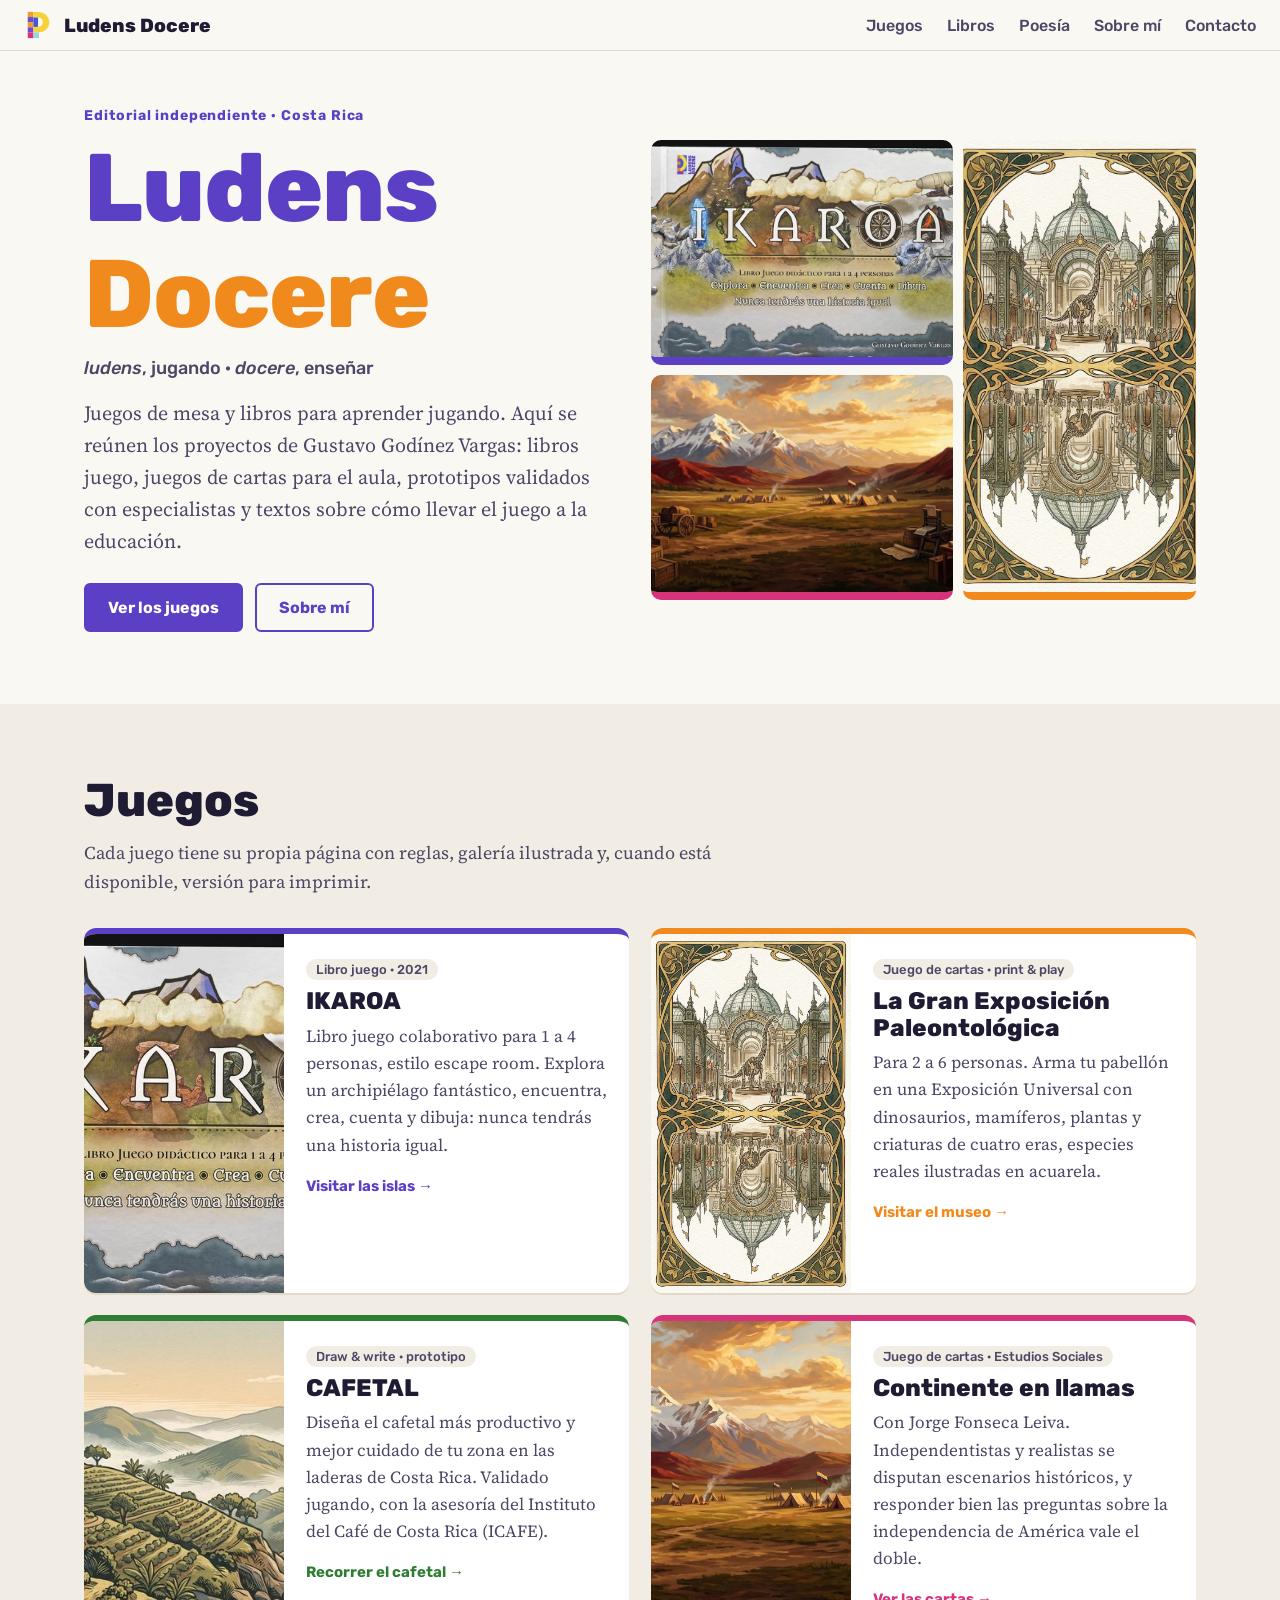
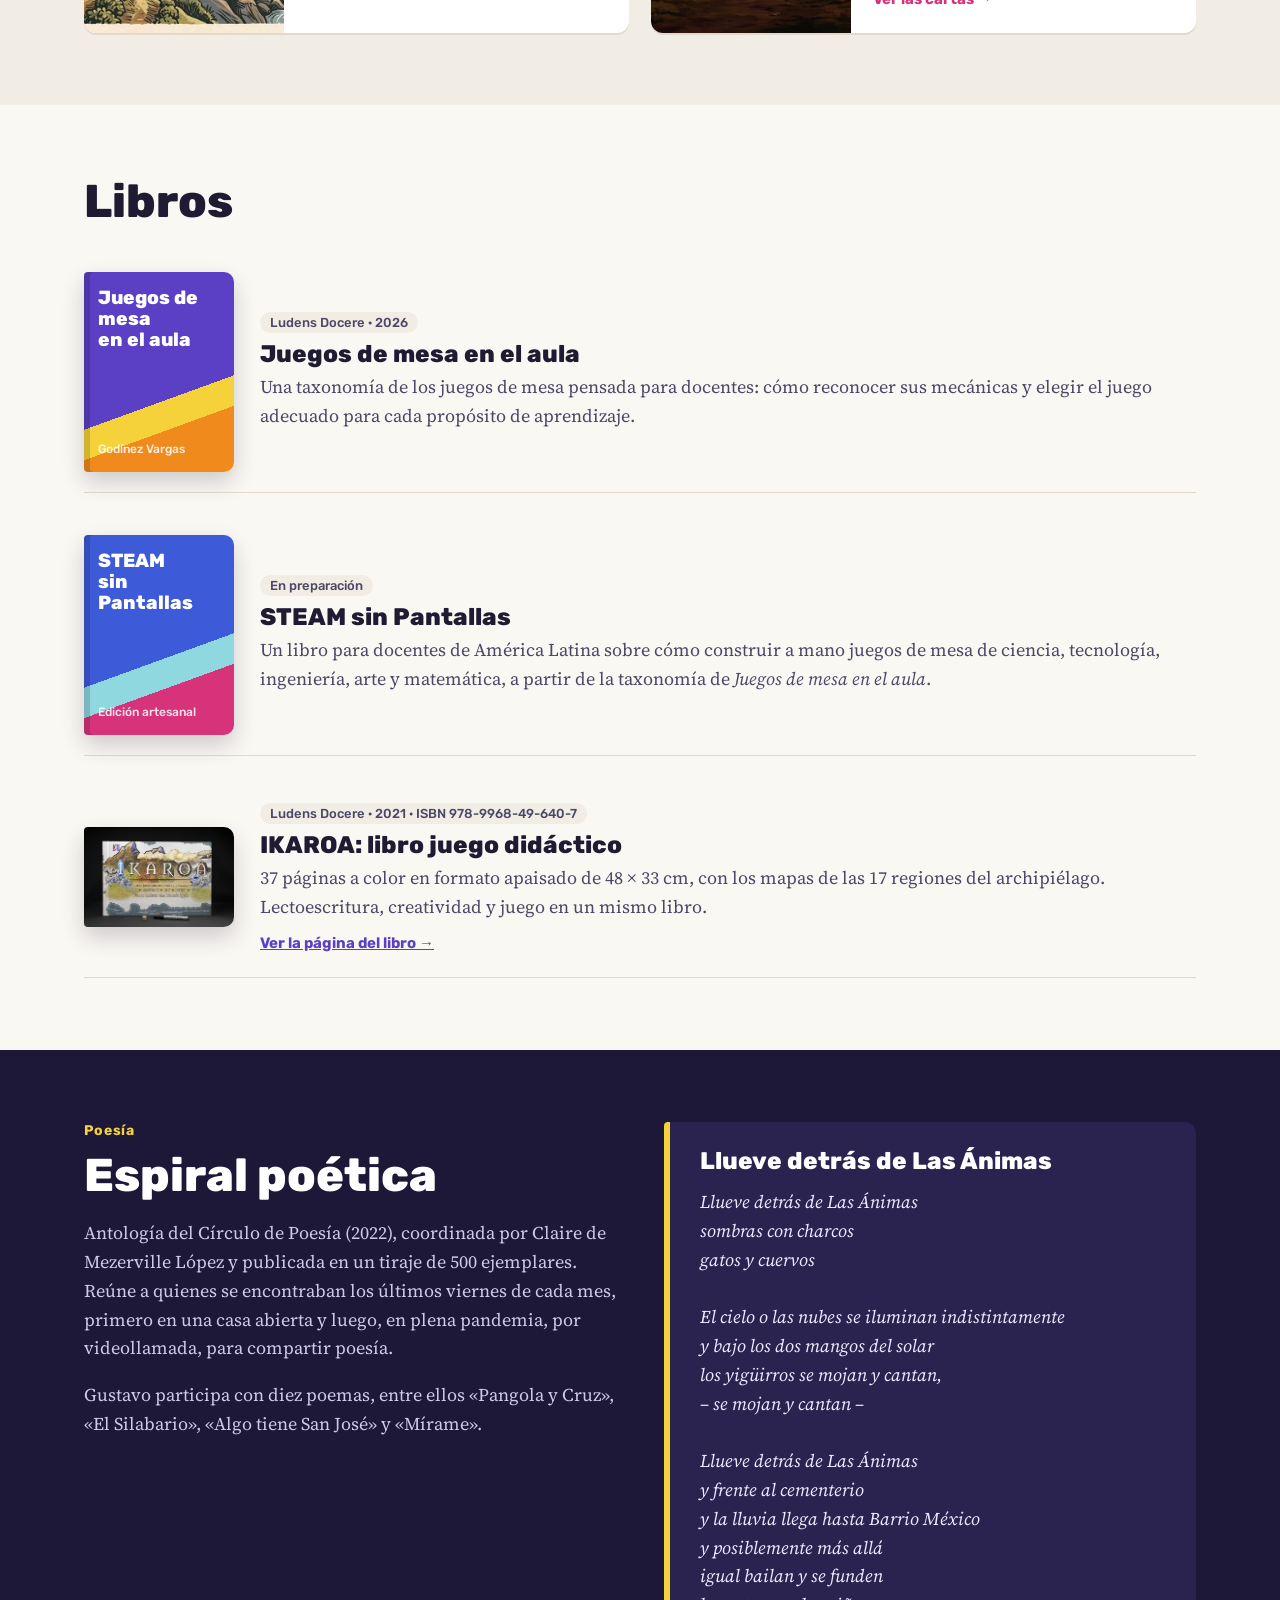
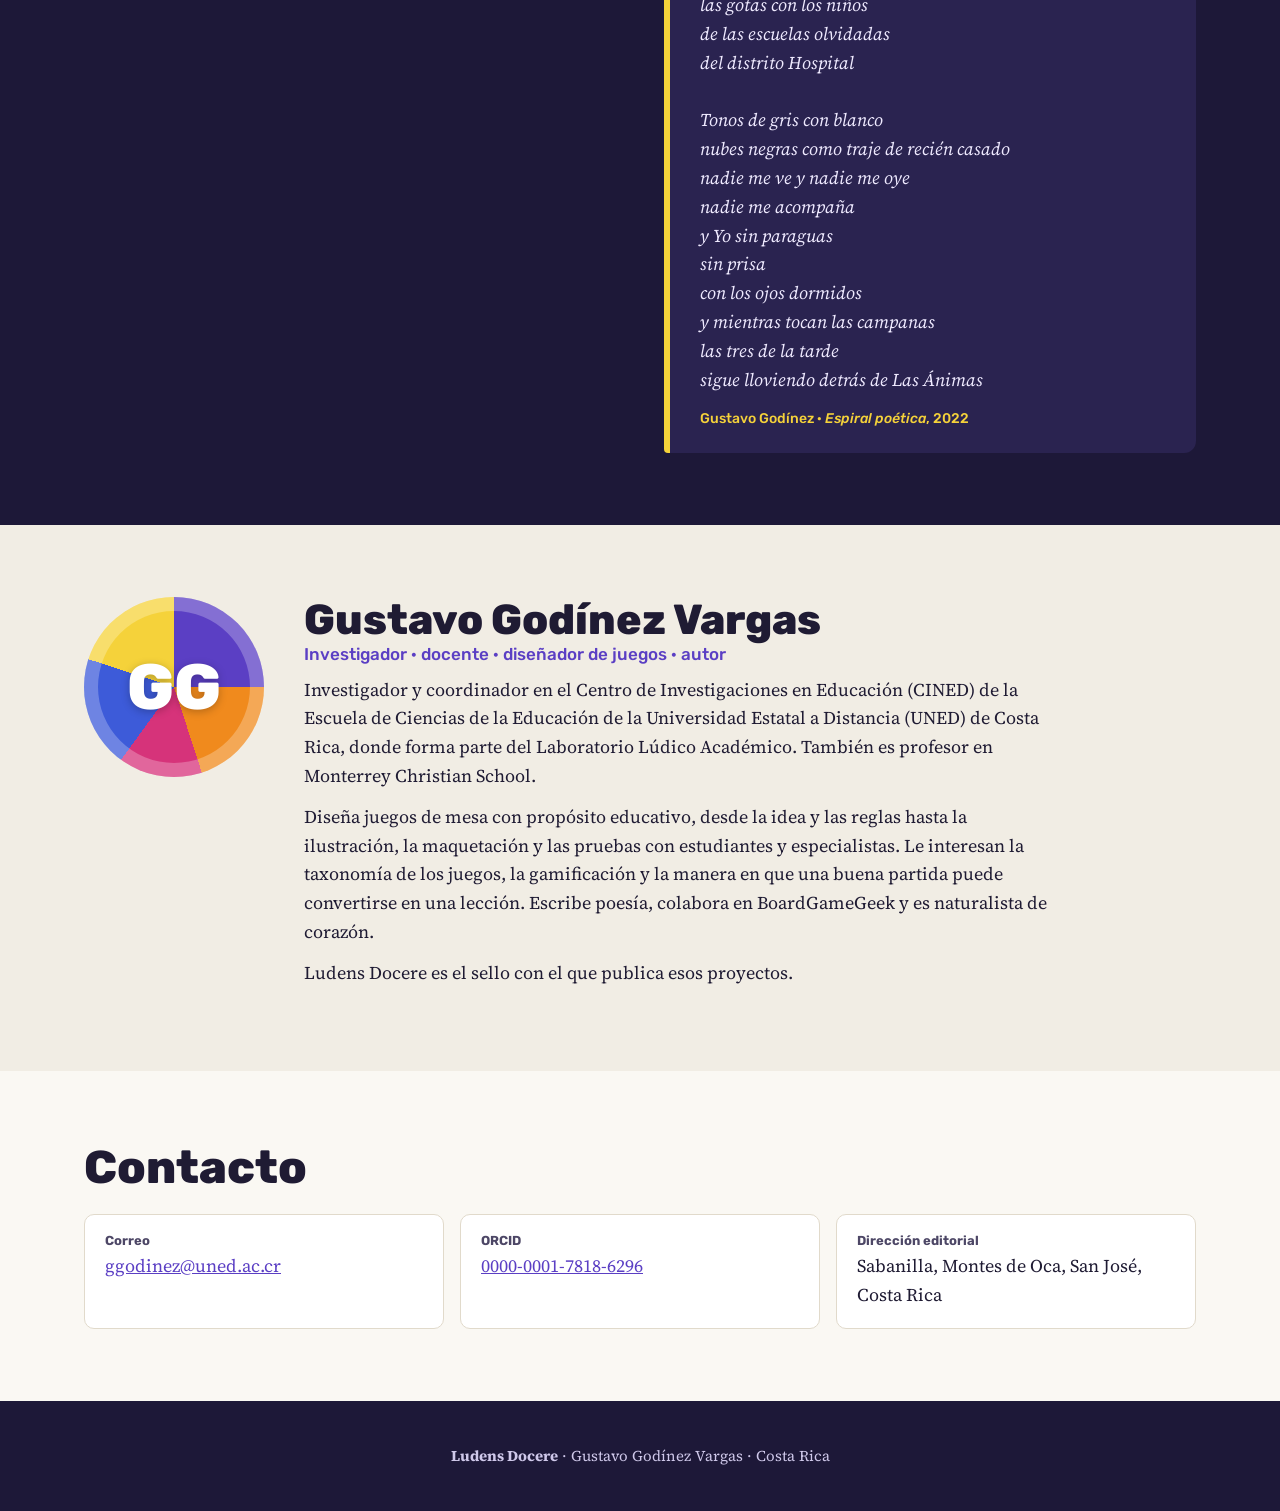
==== index.html @ 1376cba7 "Sitio de Ludens Docere: juegos, libros, poesía, sobre mí y página de IKAROA Co-Authored-By: Claude O" ====
<!DOCTYPE html>
<html lang="es">
<head>
<meta charset="utf-8">
<meta name="viewport" content="width=device-width, initial-scale=1">
<title>Ludens Docere · Gustavo Godínez Vargas</title>
<meta name="description" content="Ludens Docere: juegos de mesa y libros para aprender jugando, de Gustavo Godínez Vargas. IKAROA, CAFETAL, La Gran Exposición Paleontológica, Continente en llamas y más.">
<meta property="og:title" content="Ludens Docere — aprender jugando">
<meta property="og:description" content="Juegos de mesa y libros de Gustavo Godínez Vargas, Costa Rica.">
<meta property="og:image" content="img/ikaroa.jpg">
<link rel="icon" href="img/icono.svg">
<link rel="preconnect" href="https://fonts.googleapis.com">
<link rel="preconnect" href="https://fonts.gstatic.com" crossorigin>
<link rel="stylesheet" href="https://fonts.googleapis.com/css2?family=Rubik:wght@500;700;800&family=Source+Serif+4:ital,opsz,wght@0,8..60,400;0,8..60,600;1,8..60,400&display=swap">
<link rel="stylesheet" href="style.css">
</head>
<body>

<header class="top">
  <a class="brand" href="#inicio"><img src="img/icono.svg" alt=""> Ludens Docere</a>
  <button class="burger" aria-label="Abrir menú" aria-expanded="false">☰</button>
  <nav>
    <a href="#juegos">Juegos</a>
    <a href="#libros">Libros</a>
    <a href="#poesia">Poesía</a>
    <a href="#sobre-mi">Sobre mí</a>
    <a href="#contacto">Contacto</a>
  </nav>
</header>

<section id="inicio" class="hero">
  <div class="hero-text">
    <p class="kicker">Editorial independiente · Costa Rica</p>
    <h1>Ludens <span>Docere</span></h1>
    <p class="latin"><i>ludens</i>, jugando · <i>docere</i>, enseñar</p>
    <p class="lede">Juegos de mesa y libros para aprender jugando. Aquí se reúnen los proyectos de Gustavo Godínez Vargas: libros juego, juegos de cartas para el aula, prototipos validados con especialistas y textos sobre cómo llevar el juego a la educación.</p>
    <div class="ctas">
      <a class="btn" href="#juegos">Ver los juegos</a>
      <a class="btn ghost" href="#sobre-mi">Sobre mí</a>
    </div>
  </div>
  <div class="mosaic" aria-hidden="true">
    <img src="img/ikaroa.jpg" alt="">
    <img src="img/gran-exposicion.jpg" alt="">
    <img src="img/cafetal.jpg" alt="">
    <img src="img/continente.jpg" alt="">
  </div>
</section>

<section id="juegos" class="band">
  <div class="wrap">
    <h2 class="sec">Juegos</h2>
    <p class="intro">Cada juego tiene su propia página con reglas, galería ilustrada y, cuando está disponible, versión para imprimir.</p>
    <div class="games">
      <a class="game" href="ikaroa/" style="--c:var(--violet)">
        <img src="img/ikaroa.jpg" alt="Tapa de IKAROA" loading="lazy">
        <div><span class="tag">Libro juego · 2021</span><h3>IKAROA</h3><p>Libro juego colaborativo para 1 a 4 personas, estilo escape room. Explora un archipiélago fantástico, encuentra, crea, cuenta y dibuja: nunca tendrás una historia igual.</p><b>Visitar las islas →</b></div>
      </a>
      <a class="game" href="https://godinex.github.io/gran-exposicion/" style="--c:var(--orange)">
        <img src="img/gran-exposicion.jpg" alt="Dorso de las cartas de La Gran Exposición Paleontológica" loading="lazy">
        <div><span class="tag">Juego de cartas · print &amp; play</span><h3>La Gran Exposición Paleontológica</h3><p>Para 2 a 6 personas. Arma tu pabellón en una Exposición Universal con dinosaurios, mamíferos, plantas y criaturas de cuatro eras, especies reales ilustradas en acuarela.</p><b>Visitar el museo →</b></div>
      </a>
      <a class="game" href="https://godinex.github.io/cafetal/" style="--c:var(--green)">
        <img src="img/cafetal.jpg" alt="Laderas sembradas de café en Costa Rica" loading="lazy">
        <div><span class="tag">Draw &amp; write · prototipo</span><h3>CAFETAL</h3><p>Diseña el cafetal más productivo y mejor cuidado de tu zona en las laderas de Costa Rica. Validado jugando, con la asesoría del Instituto del Café de Costa Rica (ICAFE).</p><b>Recorrer el cafetal →</b></div>
      </a>
      <a class="game" href="https://godinex.github.io/continente-en-llamas/" style="--c:var(--magenta)">
        <img src="img/continente.jpg" alt="Campamento independentista al pie de los Andes" loading="lazy">
        <div><span class="tag">Juego de cartas · Estudios Sociales</span><h3>Continente en llamas</h3><p>Con Jorge Fonseca Leiva. Independentistas y realistas se disputan escenarios históricos, y responder bien las preguntas sobre la independencia de América vale el doble.</p><b>Ver las cartas →</b></div>
      </a>
    </div>
  </div>
</section>

<section id="libros">
  <div class="wrap">
    <h2 class="sec">Libros</h2>
    <div class="books">
      <article class="book">
        <div class="cover c1"><span>Juegos de mesa<br>en el aula</span><small>Godínez Vargas</small></div>
        <div><span class="tag">Ludens Docere · 2026</span><h3>Juegos de mesa en el aula</h3><p>Una taxonomía de los juegos de mesa pensada para docentes: cómo reconocer sus mecánicas y elegir el juego adecuado para cada propósito de aprendizaje.</p></div>
      </article>
      <article class="book">
        <div class="cover c2"><span>STEAM<br>sin Pantallas</span><small>Edición artesanal</small></div>
        <div><span class="tag">En preparación</span><h3>STEAM sin Pantallas</h3><p>Un libro para docentes de América Latina sobre cómo construir a mano juegos de mesa de ciencia, tecnología, ingeniería, arte y matemática, a partir de la taxonomía de <i>Juegos de mesa en el aula</i>.</p></div>
      </article>
      <article class="book">
        <div class="cover c3 photo"><img src="ikaroa/img/portada.jpg" alt="Tapa de IKAROA"></div>
        <div><span class="tag">Ludens Docere · 2021 · ISBN 978-9968-49-640-7</span><h3>IKAROA: libro juego didáctico</h3><p>37 páginas a color en formato apaisado de 48 × 33 cm, con los mapas de las 17 regiones del archipiélago. Lectoescritura, creatividad y juego en un mismo libro.</p><a href="ikaroa/">Ver la página del libro →</a></div>
      </article>
    </div>
  </div>
</section>

<section id="poesia" class="dark">
  <div class="wrap">
    <div class="poetry">
      <div>
        <p class="kicker light">Poesía</p>
        <h2 class="sec light">Espiral poética</h2>
        <p>Antología del Círculo de Poesía (2022), coordinada por Claire de Mezerville López y publicada en un tiraje de 500 ejemplares. Reúne a quienes se encontraban los últimos viernes de cada mes, primero en una casa abierta y luego, en plena pandemia, por videollamada, para compartir poesía.</p>
        <p>Gustavo participa con diez poemas, entre ellos «Pangola y Cruz», «El Silabario», «Algo tiene San José» y «Mírame».</p>
      </div>
      <blockquote class="poem">
        <h3>Llueve detrás de Las Ánimas</h3>
<pre>Llueve detrás de Las Ánimas
sombras con charcos
gatos y cuervos

El cielo o las nubes se iluminan indistintamente
y bajo los dos mangos del solar
los yigüirros se mojan y cantan,
– se mojan y cantan –

Llueve detrás de Las Ánimas
y frente al cementerio
y la lluvia llega hasta Barrio México
y posiblemente más allá
igual bailan y se funden
las gotas con los niños
de las escuelas olvidadas
del distrito Hospital

Tonos de gris con blanco
nubes negras como traje de recién casado
nadie me ve y nadie me oye
nadie me acompaña
y Yo sin paraguas
sin prisa
con los ojos dormidos
y mientras tocan las campanas
las tres de la tarde
sigue lloviendo detrás de Las Ánimas</pre>
        <cite>Gustavo Godínez · <i>Espiral poética</i>, 2022</cite>
      </blockquote>
    </div>
  </div>
</section>

<section id="sobre-mi" class="band">
  <div class="wrap">
    <div class="about">
      <div class="mono" aria-hidden="true">GG</div>
      <div>
        <h2>Gustavo Godínez Vargas</h2>
        <p class="role">Investigador · docente · diseñador de juegos · autor</p>
        <p>Investigador y coordinador en el Centro de Investigaciones en Educación (CINED) de la Escuela de Ciencias de la Educación de la Universidad Estatal a Distancia (UNED) de Costa Rica, donde forma parte del Laboratorio Lúdico Académico. También es profesor en Monterrey Christian School.</p>
        <p>Diseña juegos de mesa con propósito educativo, desde la idea y las reglas hasta la ilustración, la maquetación y las pruebas con estudiantes y especialistas. Le interesan la taxonomía de los juegos, la gamificación y la manera en que una buena partida puede convertirse en una lección. Escribe poesía, colabora en BoardGameGeek y es naturalista de corazón.</p>
        <p>Ludens Docere es el sello con el que publica esos proyectos.</p>
      </div>
    </div>
  </div>
</section>

<section id="contacto">
  <div class="wrap">
    <h2 class="sec">Contacto</h2>
    <div class="contact">
      <div><span>Correo</span><a href="mailto:ggodinez@uned.ac.cr">ggodinez@uned.ac.cr</a></div>
      <div><span>ORCID</span><a href="https://orcid.org/0000-0001-7818-6296">0000-0001-7818-6296</a></div>
      <div><span>Dirección editorial</span><p>Sabanilla, Montes de Oca, San José, Costa Rica</p></div>
    </div>
  </div>
</section>

<footer>
  <p><b>Ludens Docere</b> · Gustavo Godínez Vargas · Costa Rica</p>
</footer>

<script>
{
  const burger = document.querySelector(".burger"), nav = document.querySelector(".top nav");
  burger.addEventListener("click", () => { const o = nav.classList.toggle("open"); burger.setAttribute("aria-expanded", o); });
  nav.querySelectorAll("a").forEach(a => a.addEventListener("click", () => nav.classList.remove("open")));
}
</script>
</body>
</html>
---- style.css ----
/* Ludens Docere — los colores del sello: violeta, amarillo, naranja, magenta, cian y azul */
:root { --bg: #faf8f3; --band: #f1ede4; --card: #fff; --ink: #1f1b33; --ink2: #4d4766; --violet: #5b3fc4; --yellow: #f5d23a; --orange: #f08a1d; --magenta: #d6337a; --cyan: #8fd8e0; --blue: #3d5bd9; --green: #2e7d32; --night: #1d1838; --line: #e1dacb; }
* { box-sizing: border-box; min-width: 0; }
html { scroll-behavior: smooth; scroll-padding-top: 64px; }
body { margin: 0; background: var(--bg); color: var(--ink); font: 18px/1.6 "Source Serif 4", Georgia, serif; overflow-x: clip; }
img { max-width: 100%; display: block; }
a { color: var(--violet); }
h1, h2, h3 { font-family: Rubik, system-ui, sans-serif; font-weight: 800; margin: 0; line-height: 1.1; text-wrap: balance; }
.wrap { max-width: 1160px; margin: 0 auto; padding: 72px 24px; }
h2.sec { font-size: clamp(32px, 4vw, 46px); margin-bottom: 12px; }
.intro { max-width: 680px; color: var(--ink2); margin: 0 0 32px; }
.kicker { font: 700 14px Rubik, sans-serif; letter-spacing: .06em; color: var(--violet); margin: 0 0 12px; }
.band { background: var(--band); }
.tag { display: inline-block; font: 500 13px Rubik, sans-serif; color: var(--ink2); background: var(--band); border-radius: 999px; padding: 3px 10px; margin-bottom: 8px; }
@media (prefers-reduced-motion: reduce) { html { scroll-behavior: auto; } .game { transition: none !important; } }

.top { position: sticky; top: 0; z-index: 20; display: flex; align-items: center; justify-content: space-between; gap: 16px; padding: 10px 24px; background: rgba(250,248,243,.96); border-bottom: 1px solid var(--line); backdrop-filter: blur(6px); }
.brand { display: flex; align-items: center; gap: 10px; color: var(--ink); text-decoration: none; font: 800 19px Rubik, sans-serif; }
.brand img { width: 30px; height: 30px; }
.top nav { display: flex; gap: 24px; }
.top nav a { color: var(--ink2); text-decoration: none; font: 500 16px Rubik, sans-serif; }
.top nav a:hover { color: var(--violet); }
.burger { display: none; background: none; border: 1px solid var(--line); color: var(--ink); font-size: 20px; border-radius: 6px; padding: 4px 12px; min-height: 44px; cursor: pointer; }

.hero { max-width: 1160px; margin: 0 auto; padding: 56px 24px 72px; display: grid; grid-template-columns: minmax(0, 1fr) minmax(0, 1.05fr); gap: 48px; align-items: center; }
.hero h1 { font-size: clamp(54px, 8vw, 96px); color: var(--violet); letter-spacing: -.01em; }
.hero h1 span { color: var(--orange); }
.latin { font: 500 18px Rubik, sans-serif; color: var(--ink2); margin: 10px 0 18px; }
.lede { font-size: 20px; color: var(--ink2); margin: 0 0 26px; }
.ctas { display: flex; gap: 12px; flex-wrap: wrap; }
.btn { display: inline-block; background: var(--violet); color: #fff; text-decoration: none; font: 700 16px Rubik, sans-serif; padding: 13px 22px; border-radius: 6px; border: 2px solid var(--violet); }
.btn:hover { background: #4a31a8; }
.btn.ghost { background: transparent; color: var(--violet); }
.btn:focus-visible, .game:focus-visible { outline: 3px solid var(--orange); outline-offset: 3px; }
.mosaic { display: grid; grid-template-columns: 1.3fr 1fr; grid-template-rows: 1fr 1fr; gap: 10px; height: 460px; }
.mosaic img { width: 100%; height: 100%; object-fit: cover; border-radius: 10px; }
.mosaic img:nth-child(1) { grid-row: span 1; border-bottom: 8px solid var(--violet); }
.mosaic img:nth-child(2) { grid-row: span 2; border-bottom: 8px solid var(--orange); }
.mosaic img:nth-child(3) { border-bottom: 8px solid var(--green); display: none; }
.mosaic img:nth-child(4) { border-bottom: 8px solid var(--magenta); }

.games { display: grid; grid-template-columns: repeat(2, minmax(0, 1fr)); gap: 22px; }
.game { display: grid; grid-template-columns: 200px minmax(0, 1fr); background: var(--card); border-radius: 12px; overflow: hidden; text-decoration: none; color: var(--ink); border-top: 6px solid var(--c); box-shadow: 0 2px 0 var(--line); transition: transform .15s, box-shadow .15s; }
.game:hover { transform: translateY(-3px); box-shadow: 0 14px 28px rgba(31,27,51,.12); }
.game img { width: 100%; height: 100%; object-fit: cover; min-height: 220px; }
.game > div { padding: 20px 22px; }
.game h3 { font-size: 24px; margin-bottom: 8px; }
.game p { margin: 0 0 12px; color: var(--ink2); font-size: 17px; }
.game b { font: 700 15px Rubik, sans-serif; color: var(--c); }

.books { display: grid; gap: 22px; margin-top: 24px; }
.book { display: grid; grid-template-columns: 150px minmax(0, 1fr); gap: 26px; align-items: center; padding: 20px 0; border-bottom: 1px solid var(--line); }
.book h3 { font-size: 24px; margin-bottom: 6px; }
.book p { margin: 0 0 6px; color: var(--ink2); }
.book a { font: 700 15px Rubik, sans-serif; }
.cover { aspect-ratio: 3/4; border-radius: 4px 10px 10px 4px; padding: 16px 14px; display: flex; flex-direction: column; justify-content: space-between; color: #fff; box-shadow: inset 6px 0 0 rgba(0,0,0,.15), 0 10px 22px rgba(31,27,51,.2); }
.cover span { font: 800 19px/1.1 Rubik, sans-serif; }
.cover small { font: 500 12px Rubik, sans-serif; opacity: .85; }
.c1 { background: linear-gradient(160deg, var(--violet) 0 62%, var(--yellow) 62% 74%, var(--orange) 74%); }
.c2 { background: linear-gradient(160deg, var(--blue) 0 60%, var(--cyan) 60% 72%, var(--magenta) 72%); }
.c3.photo { padding: 0; aspect-ratio: 3/2; align-self: center; overflow: hidden; }
.c3.photo img { width: 100%; height: 100%; object-fit: cover; }

.dark { background: var(--night); color: #e3def5; }
.kicker.light { color: var(--yellow); }
h2.light { color: #fff; }
.poetry { display: grid; grid-template-columns: minmax(0, 1fr) minmax(0, 1fr); gap: 48px; align-items: start; }
.poetry p { color: #cfc8ea; }
.poem { margin: 0; background: #2a2350; border-left: 6px solid var(--yellow); border-radius: 4px 12px 12px 4px; padding: 26px 30px; }
.poem h3 { color: #fff; font-size: 24px; margin-bottom: 14px; }
.poem pre { margin: 0; font: italic 18px/1.6 "Source Serif 4", Georgia, serif; white-space: pre-wrap; color: #efeaff; }
.poem cite { display: block; margin-top: 16px; font: 500 14px Rubik, sans-serif; font-style: normal; color: var(--yellow); }

.about { display: grid; grid-template-columns: 180px minmax(0, 1fr); gap: 40px; align-items: start; max-width: 980px; }
.mono { width: 180px; height: 180px; border-radius: 50%; display: grid; place-items: center; font: 800 64px Rubik, sans-serif; color: #fff; background: conic-gradient(var(--violet) 0 25%, var(--orange) 0 45%, var(--magenta) 0 60%, var(--blue) 0 80%, var(--yellow) 0); box-shadow: inset 0 0 0 14px rgba(255,255,255,.25); text-shadow: 0 2px 8px rgba(0,0,0,.25); }
.about h2 { font-size: clamp(30px, 4vw, 42px); }
.role { font: 500 17px Rubik, sans-serif; color: var(--violet); margin: 6px 0 16px; }
.about p { margin: 0 0 12px; }

.contact { display: grid; grid-template-columns: repeat(3, minmax(0, 1fr)); gap: 16px; margin-top: 20px; }
.contact div { background: var(--card); border: 1px solid var(--line); border-radius: 10px; padding: 18px 20px; }
.contact span { display: block; font: 700 13px Rubik, sans-serif; color: var(--ink2); margin-bottom: 4px; }
.contact a, .contact p { font-size: 18px; margin: 0; overflow-wrap: anywhere; }

footer { background: var(--night); color: #cfc8ea; text-align: center; padding: 28px 20px; font-size: 15px; }

@media (max-width: 960px) {
  .top nav { display: none; position: absolute; top: 100%; left: 0; right: 0; flex-direction: column; gap: 0; background: var(--bg); border-bottom: 1px solid var(--line); }
  .top nav.open { display: flex; }
  .top nav a { padding: 14px 24px; border-top: 1px solid var(--line); }
  .burger { display: block; }
  .hero, .poetry { grid-template-columns: 1fr; }
  .mosaic { height: 340px; }
  .games { grid-template-columns: 1fr; }
  .contact { grid-template-columns: 1fr; }
}
@media (max-width: 600px) {
  body { font-size: 17px; }
  .wrap { padding: 56px 18px; }
  .hero { padding-top: 32px; }
  .mosaic { height: 260px; }
  .game { grid-template-columns: 1fr; }
  .game img { min-height: 0; aspect-ratio: 16/9; }
  .book { grid-template-columns: 100px minmax(0, 1fr); gap: 16px; }
  .about { grid-template-columns: 1fr; }
  .mono { width: 120px; height: 120px; font-size: 44px; }
}
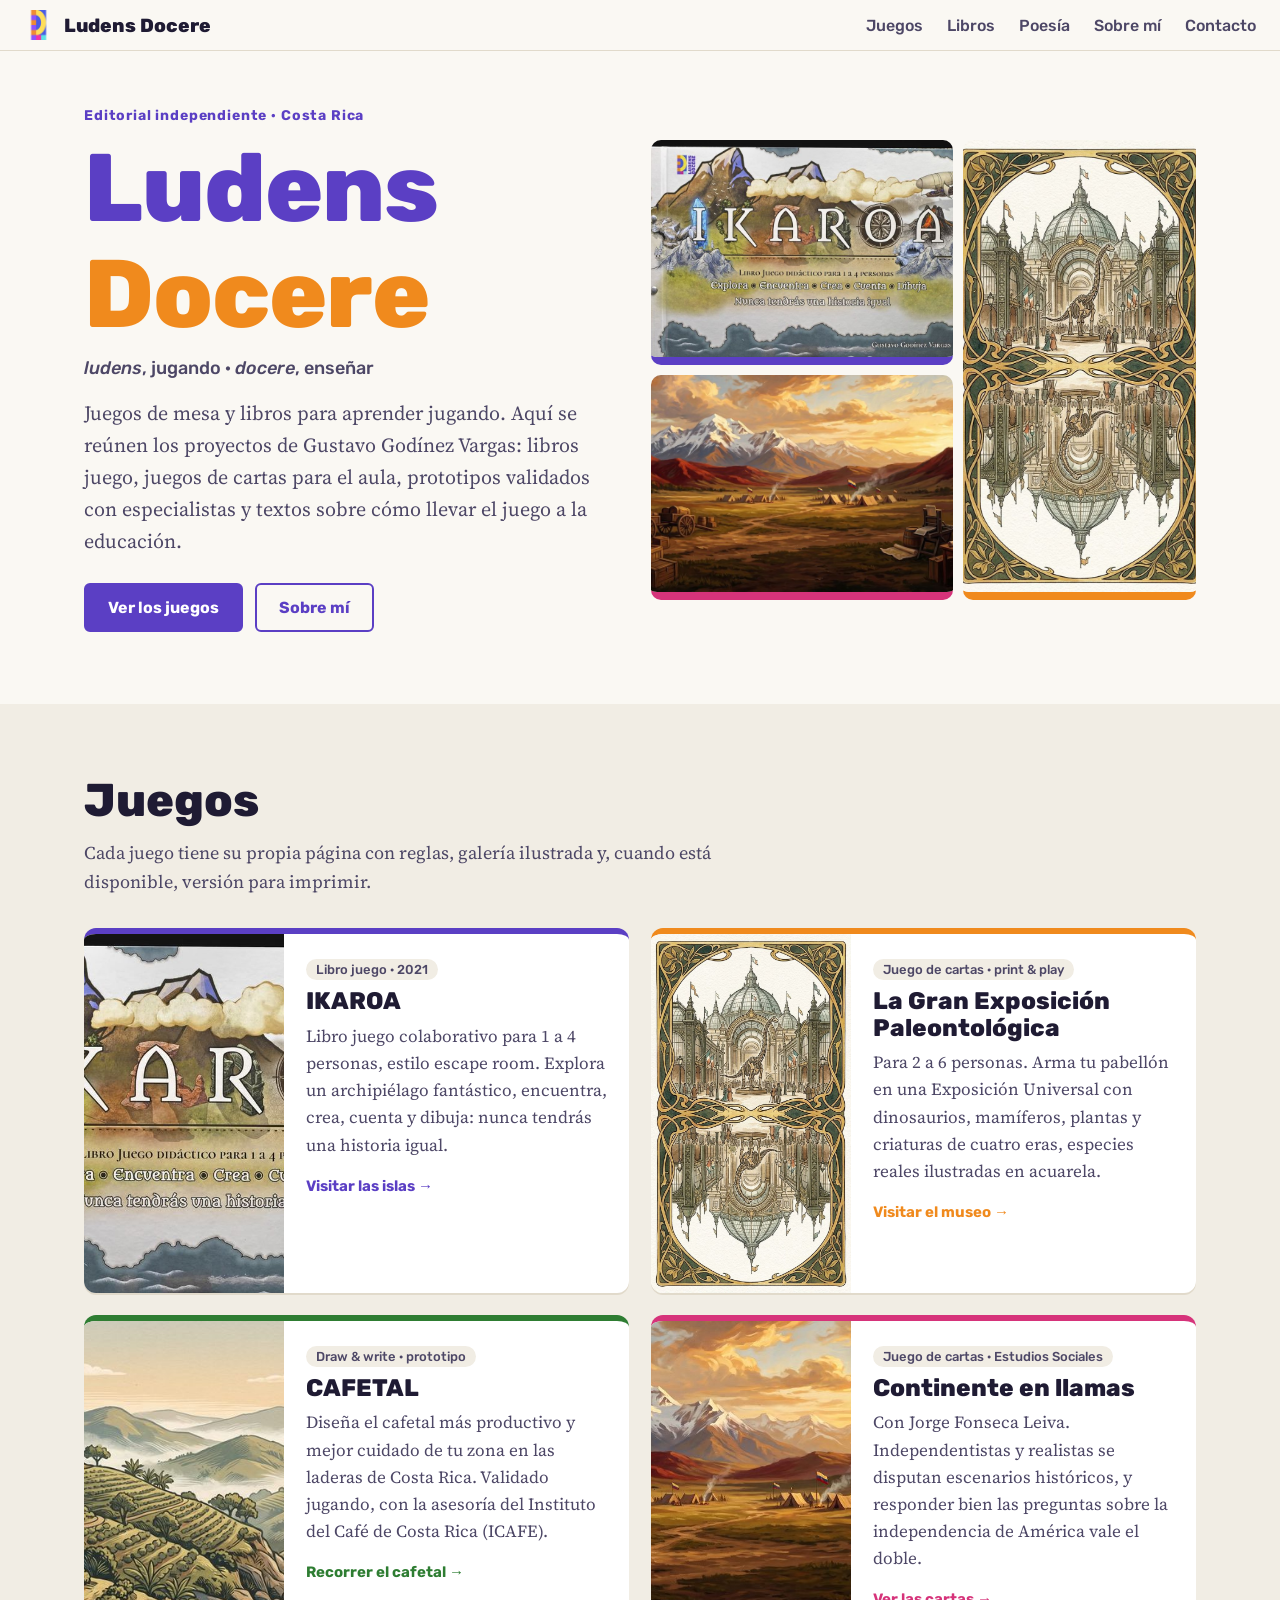
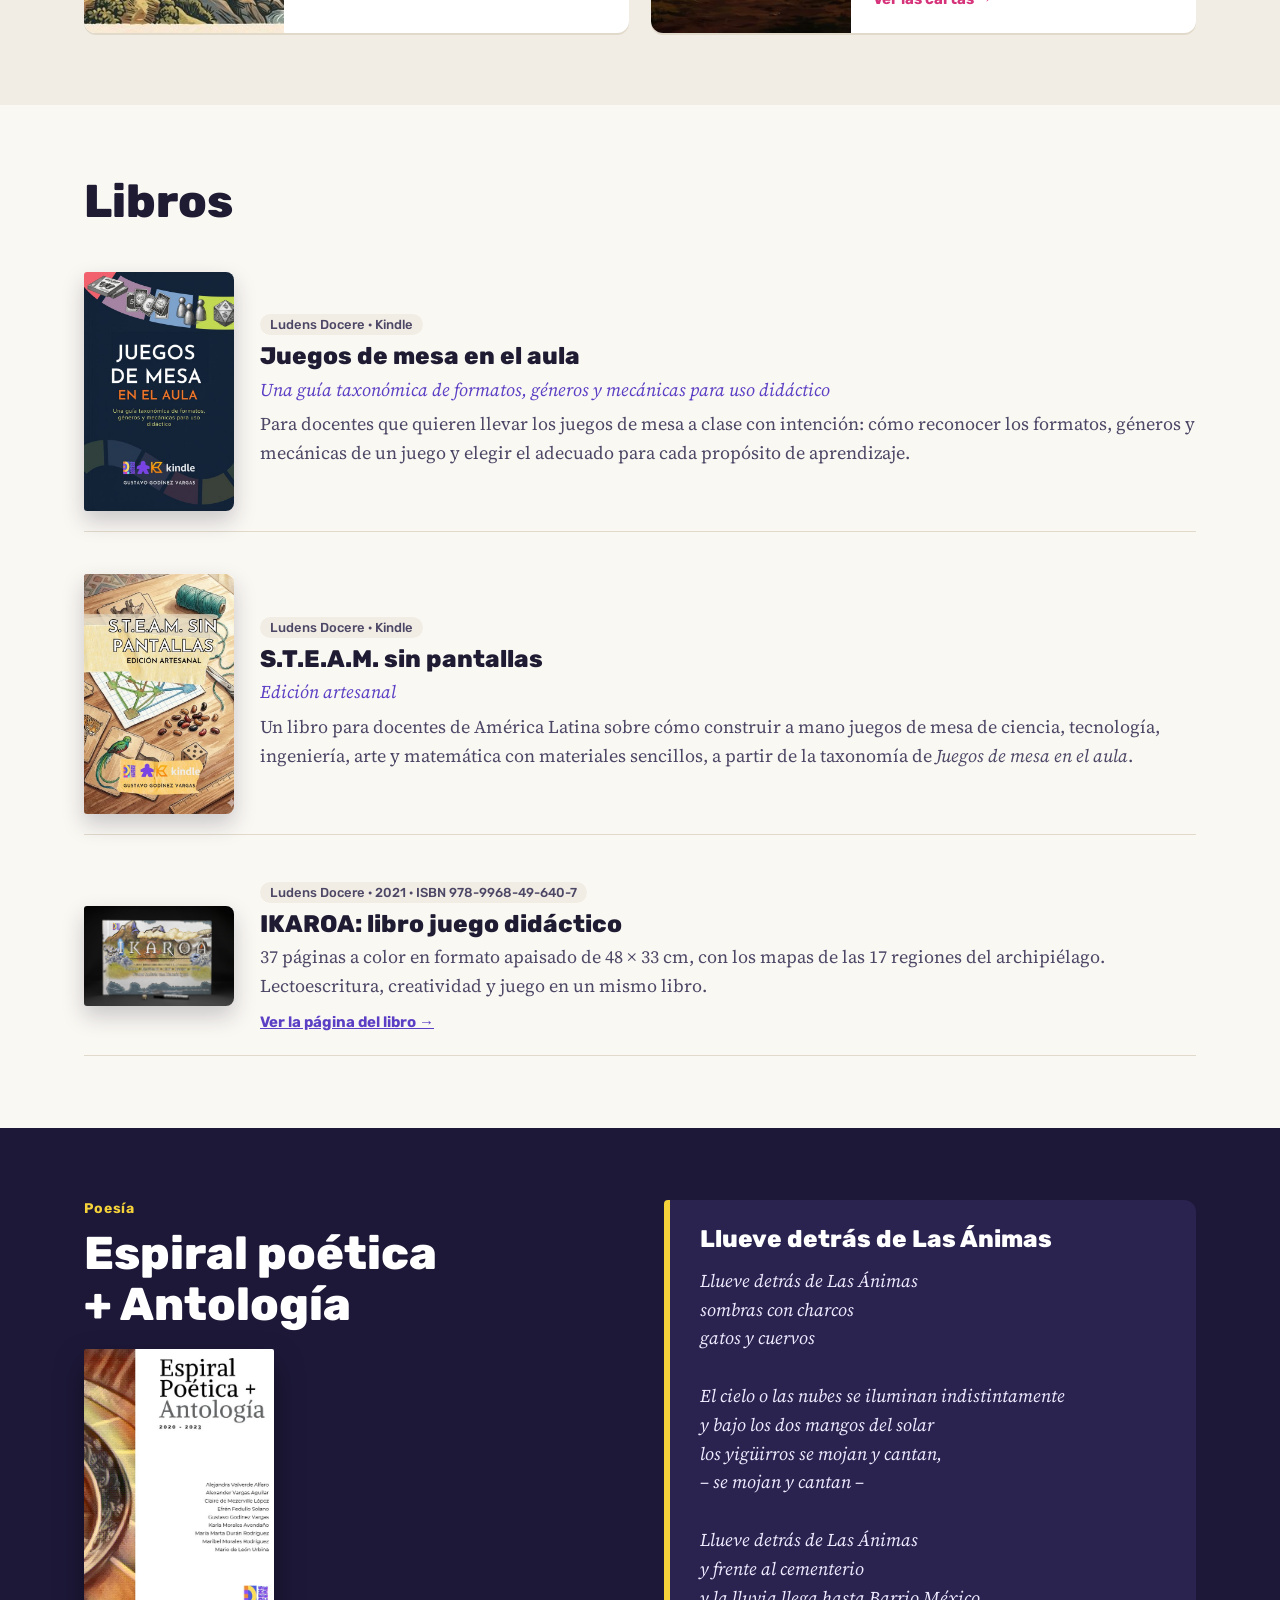
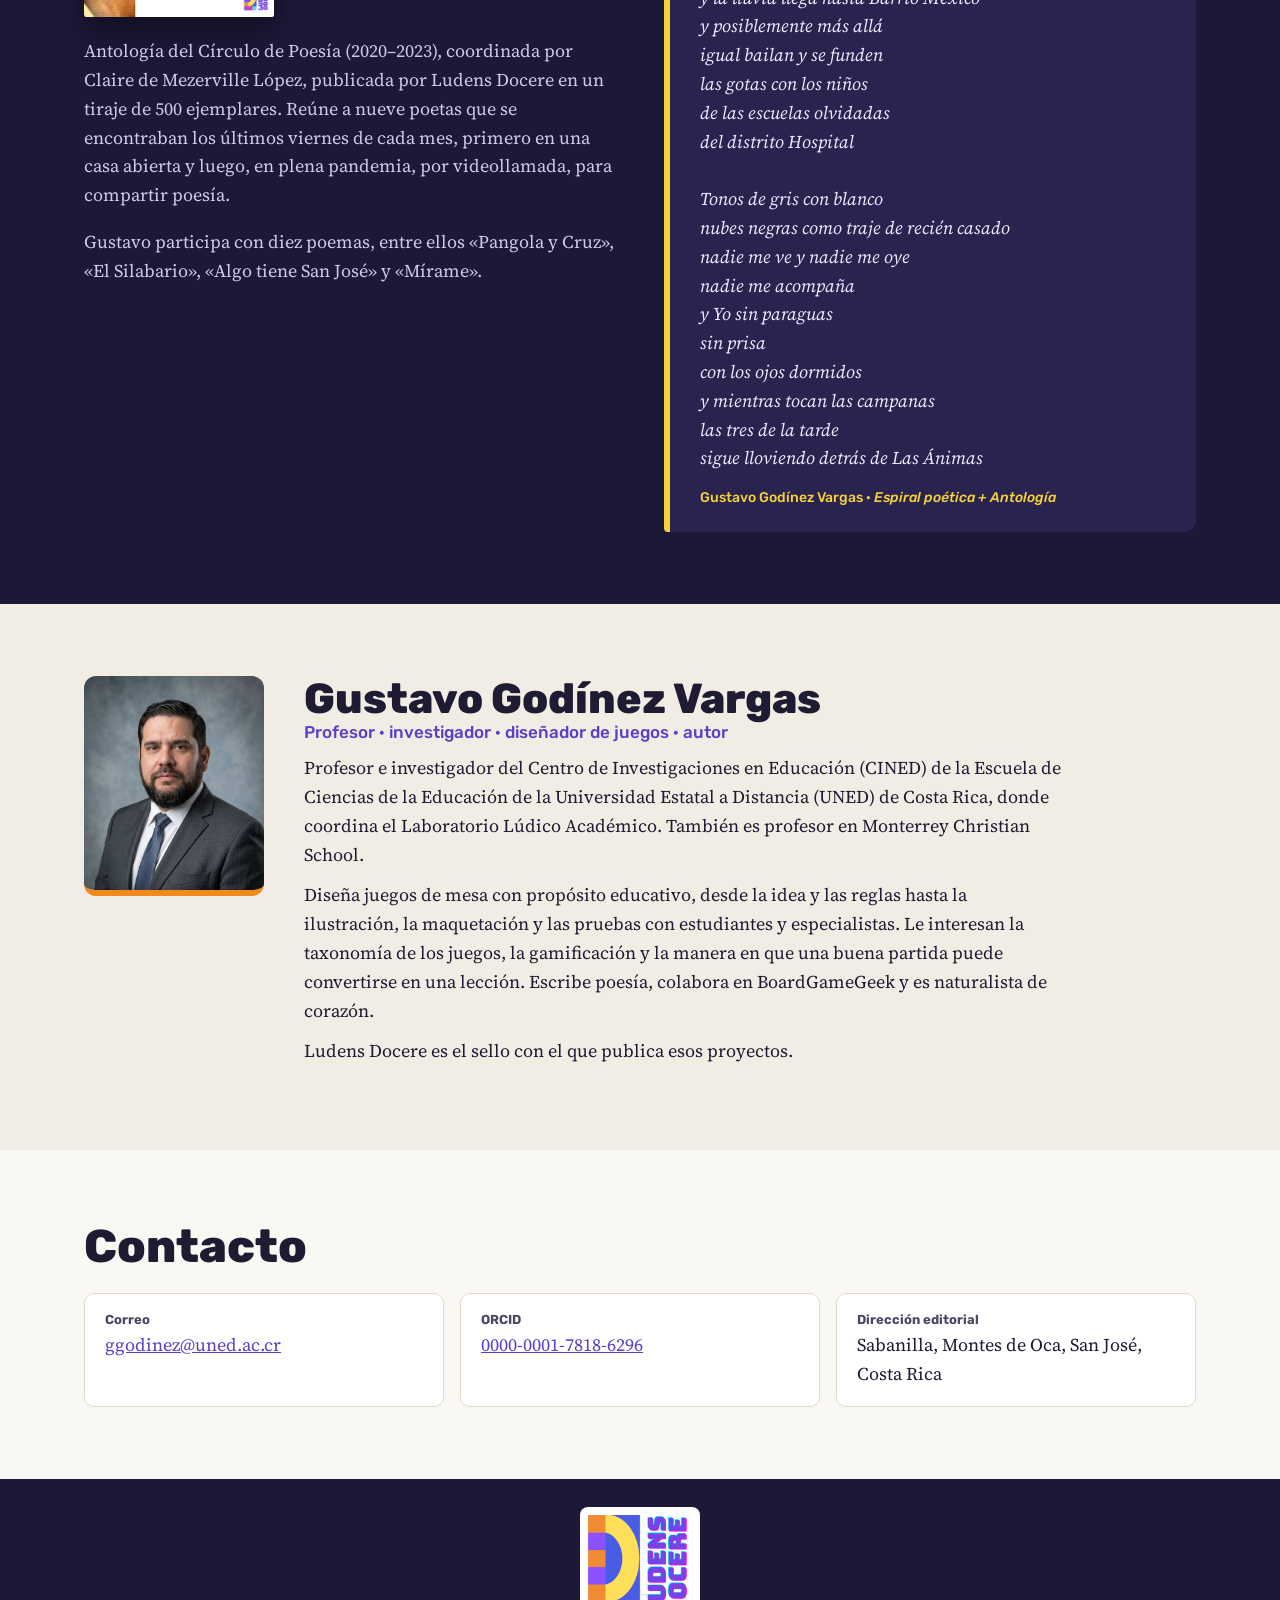
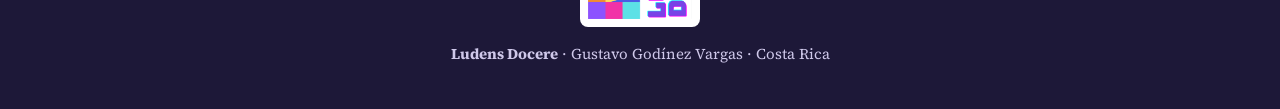
==== commit f5c9ada0: "Fotos, portadas reales, logo original y corrección del cargo Co-Authored-By: Claude Opus 5.5 <norepl" ====
--- a/index.html
+++ b/index.html
@@ -8,7 +8,7 @@
 <meta property="og:title" content="Ludens Docere — aprender jugando">
 <meta property="og:description" content="Juegos de mesa y libros de Gustavo Godínez Vargas, Costa Rica.">
 <meta property="og:image" content="img/ikaroa.jpg">
-<link rel="icon" href="img/icono.svg">
+<link rel="icon" href="img/icono.png">
 <link rel="preconnect" href="https://fonts.googleapis.com">
 <link rel="preconnect" href="https://fonts.gstatic.com" crossorigin>
 <link rel="stylesheet" href="https://fonts.googleapis.com/css2?family=Rubik:wght@500;700;800&family=Source+Serif+4:ital,opsz,wght@0,8..60,400;0,8..60,600;1,8..60,400&display=swap">
@@ -17,7 +17,7 @@
 <body>
 
 <header class="top">
-  <a class="brand" href="#inicio"><img src="img/icono.svg" alt=""> Ludens Docere</a>
+  <a class="brand" href="#inicio"><img src="img/icono.png" alt=""> Ludens Docere</a>
   <button class="burger" aria-label="Abrir menú" aria-expanded="false">☰</button>
   <nav>
     <a href="#juegos">Juegos</a>
@@ -77,15 +77,15 @@
     <h2 class="sec">Libros</h2>
     <div class="books">
       <article class="book">
-        <div class="cover c1"><span>Juegos de mesa<br>en el aula</span><small>Godínez Vargas</small></div>
-        <div><span class="tag">Ludens Docere · 2026</span><h3>Juegos de mesa en el aula</h3><p>Una taxonomía de los juegos de mesa pensada para docentes: cómo reconocer sus mecánicas y elegir el juego adecuado para cada propósito de aprendizaje.</p></div>
+        <img class="cover-img" src="img/juegos-de-mesa-en-el-aula.jpg" alt="Portada de Juegos de mesa en el aula" loading="lazy">
+        <div><span class="tag">Ludens Docere · Kindle</span><h3>Juegos de mesa en el aula</h3><p class="sub">Una guía taxonómica de formatos, géneros y mecánicas para uso didáctico</p><p>Para docentes que quieren llevar los juegos de mesa a clase con intención: cómo reconocer los formatos, géneros y mecánicas de un juego y elegir el adecuado para cada propósito de aprendizaje.</p></div>
       </article>
       <article class="book">
-        <div class="cover c2"><span>STEAM<br>sin Pantallas</span><small>Edición artesanal</small></div>
-        <div><span class="tag">En preparación</span><h3>STEAM sin Pantallas</h3><p>Un libro para docentes de América Latina sobre cómo construir a mano juegos de mesa de ciencia, tecnología, ingeniería, arte y matemática, a partir de la taxonomía de <i>Juegos de mesa en el aula</i>.</p></div>
+        <img class="cover-img" src="img/steam-sin-pantallas.jpg" alt="Portada de S.T.E.A.M. sin pantallas, edición artesanal" loading="lazy">
+        <div><span class="tag">Ludens Docere · Kindle</span><h3>S.T.E.A.M. sin pantallas</h3><p class="sub">Edición artesanal</p><p>Un libro para docentes de América Latina sobre cómo construir a mano juegos de mesa de ciencia, tecnología, ingeniería, arte y matemática con materiales sencillos, a partir de la taxonomía de <i>Juegos de mesa en el aula</i>.</p></div>
       </article>
       <article class="book">
-        <div class="cover c3 photo"><img src="ikaroa/img/portada.jpg" alt="Tapa de IKAROA"></div>
+        <img class="cover-img wide" src="ikaroa/img/portada.jpg" alt="Tapa de IKAROA" loading="lazy">
         <div><span class="tag">Ludens Docere · 2021 · ISBN 978-9968-49-640-7</span><h3>IKAROA: libro juego didáctico</h3><p>37 páginas a color en formato apaisado de 48 × 33 cm, con los mapas de las 17 regiones del archipiélago. Lectoescritura, creatividad y juego en un mismo libro.</p><a href="ikaroa/">Ver la página del libro →</a></div>
       </article>
     </div>
@@ -97,8 +97,9 @@
     <div class="poetry">
       <div>
         <p class="kicker light">Poesía</p>
-        <h2 class="sec light">Espiral poética</h2>
-        <p>Antología del Círculo de Poesía (2022), coordinada por Claire de Mezerville López y publicada en un tiraje de 500 ejemplares. Reúne a quienes se encontraban los últimos viernes de cada mes, primero en una casa abierta y luego, en plena pandemia, por videollamada, para compartir poesía.</p>
+        <h2 class="sec light">Espiral poética + Antología</h2>
+        <img class="poetry-cover" src="img/espiral-poetica.jpg" alt="Portada de Espiral poética + Antología 2020–2023" loading="lazy">
+        <p>Antología del Círculo de Poesía (2020–2023), coordinada por Claire de Mezerville López, publicada por Ludens Docere en un tiraje de 500 ejemplares. Reúne a nueve poetas que se encontraban los últimos viernes de cada mes, primero en una casa abierta y luego, en plena pandemia, por videollamada, para compartir poesía.</p>
         <p>Gustavo participa con diez poemas, entre ellos «Pangola y Cruz», «El Silabario», «Algo tiene San José» y «Mírame».</p>
       </div>
       <blockquote class="poem">
@@ -131,7 +132,7 @@
 y mientras tocan las campanas
 las tres de la tarde
 sigue lloviendo detrás de Las Ánimas</pre>
-        <cite>Gustavo Godínez · <i>Espiral poética</i>, 2022</cite>
+        <cite>Gustavo Godínez Vargas · <i>Espiral poética + Antología</i></cite>
       </blockquote>
     </div>
   </div>
@@ -140,11 +141,11 @@
 <section id="sobre-mi" class="band">
   <div class="wrap">
     <div class="about">
-      <div class="mono" aria-hidden="true">GG</div>
+      <img class="photo" src="img/gustavo.jpg" alt="Gustavo Godínez Vargas">
       <div>
         <h2>Gustavo Godínez Vargas</h2>
-        <p class="role">Investigador · docente · diseñador de juegos · autor</p>
-        <p>Investigador y coordinador en el Centro de Investigaciones en Educación (CINED) de la Escuela de Ciencias de la Educación de la Universidad Estatal a Distancia (UNED) de Costa Rica, donde forma parte del Laboratorio Lúdico Académico. También es profesor en Monterrey Christian School.</p>
+        <p class="role">Profesor · investigador · diseñador de juegos · autor</p>
+        <p>Profesor e investigador del Centro de Investigaciones en Educación (CINED) de la Escuela de Ciencias de la Educación de la Universidad Estatal a Distancia (UNED) de Costa Rica, donde coordina el Laboratorio Lúdico Académico. También es profesor en Monterrey Christian School.</p>
         <p>Diseña juegos de mesa con propósito educativo, desde la idea y las reglas hasta la ilustración, la maquetación y las pruebas con estudiantes y especialistas. Le interesan la taxonomía de los juegos, la gamificación y la manera en que una buena partida puede convertirse en una lección. Escribe poesía, colabora en BoardGameGeek y es naturalista de corazón.</p>
         <p>Ludens Docere es el sello con el que publica esos proyectos.</p>
       </div>
@@ -164,7 +165,7 @@
 </section>
 
 <footer>
-  <p><b>Ludens Docere</b> · Gustavo Godínez Vargas · Costa Rica</p>
+  <img class="foot-logo" src="img/logo.png" alt="Ludens Docere"><p><b>Ludens Docere</b> · Gustavo Godínez Vargas · Costa Rica</p>
 </footer>
 
 <script>
--- a/style.css
+++ b/style.css
@@ -105,3 +105,12 @@
   .about { grid-template-columns: 1fr; }
   .mono { width: 120px; height: 120px; font-size: 44px; }
 }
+
+/* portadas reales, foto y logo */
+.cover-img { width: 150px; border-radius: 3px 8px 8px 3px; box-shadow: 0 10px 22px rgba(31,27,51,.22); }
+.cover-img.wide { aspect-ratio: 3/2; object-fit: cover; }
+.book .sub { font-style: italic; color: var(--violet); margin-bottom: 6px; }
+.poetry-cover { width: 190px; margin: 18px 0 20px; border-radius: 2px; box-shadow: 0 14px 30px rgba(0,0,0,.4); }
+.about .photo { width: 180px; height: 220px; object-fit: cover; object-position: 50% 20%; border-radius: 12px; border-bottom: 6px solid var(--orange); }
+.foot-logo { width: 120px; margin: 0 auto 12px; background: #fff; border-radius: 8px; padding: 8px; }
+@media (max-width: 600px) { .cover-img { width: 100px; } .about .photo { width: 140px; height: 170px; } }
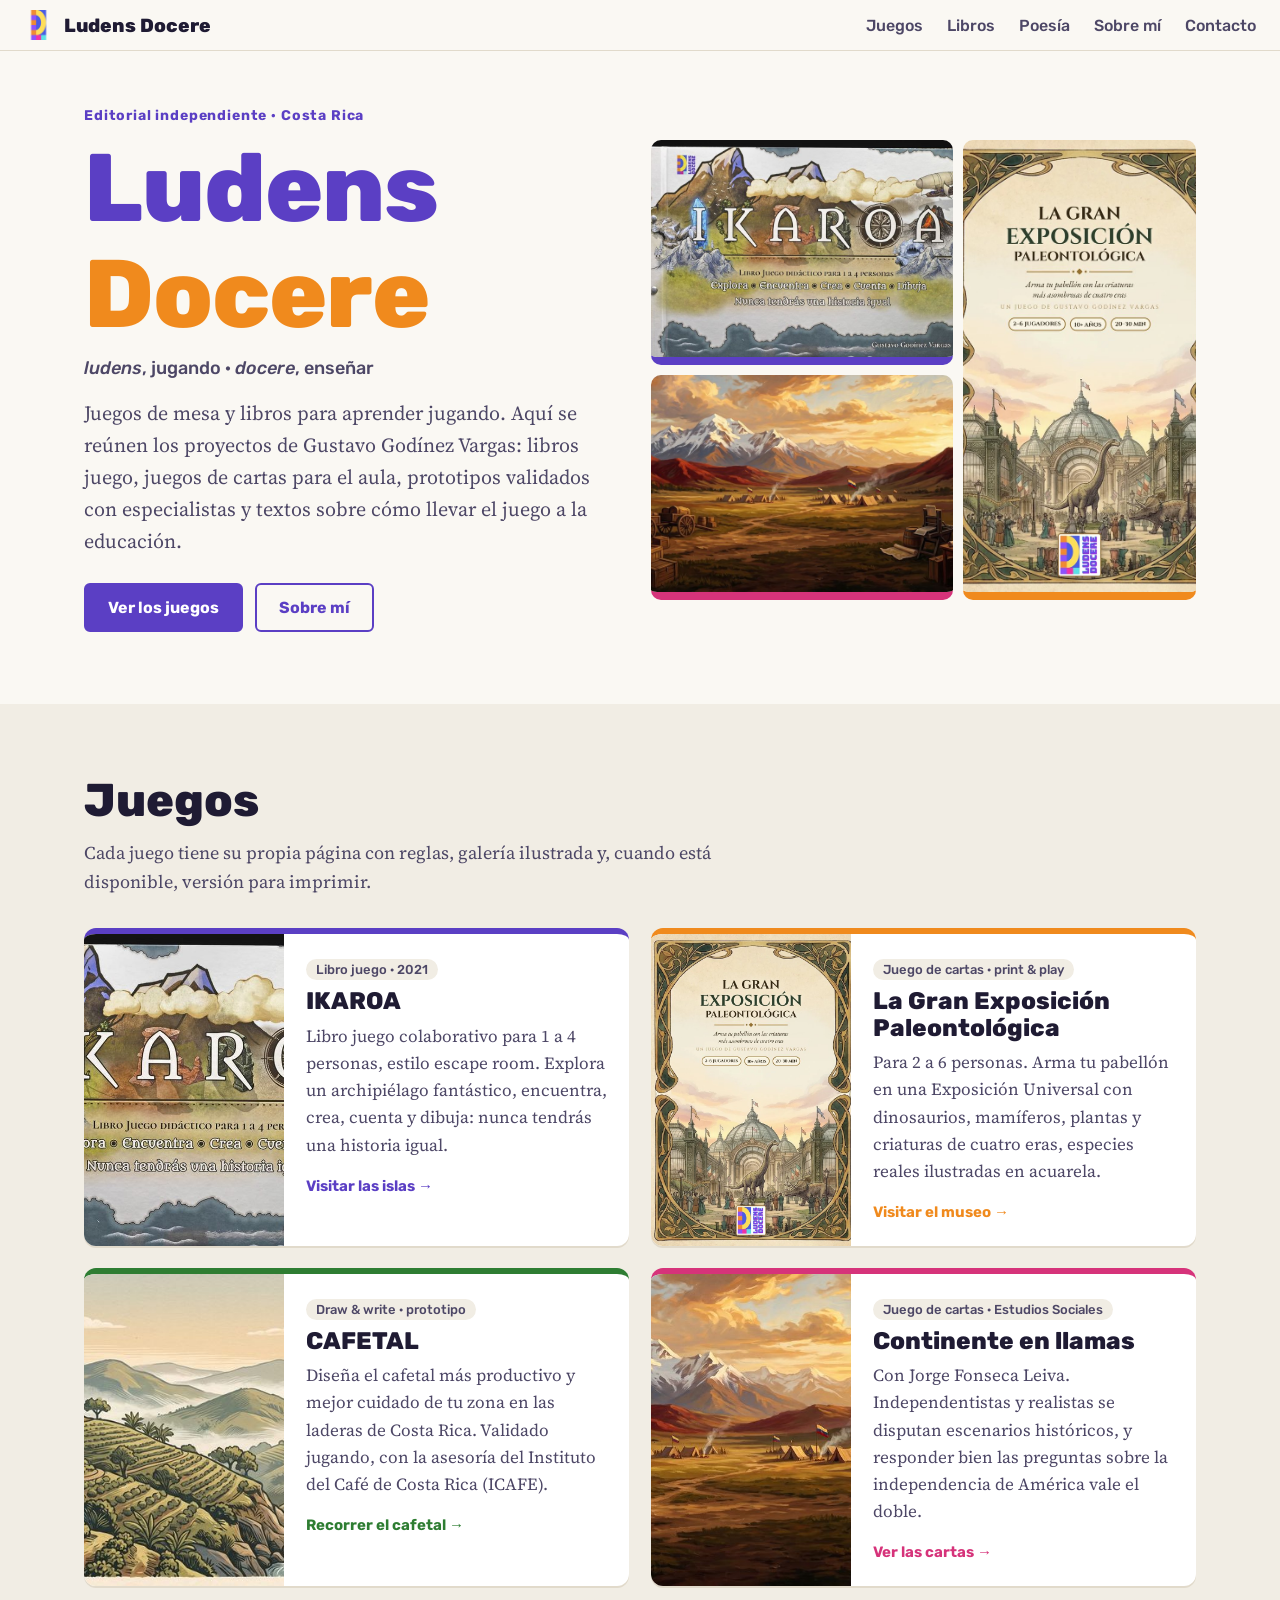
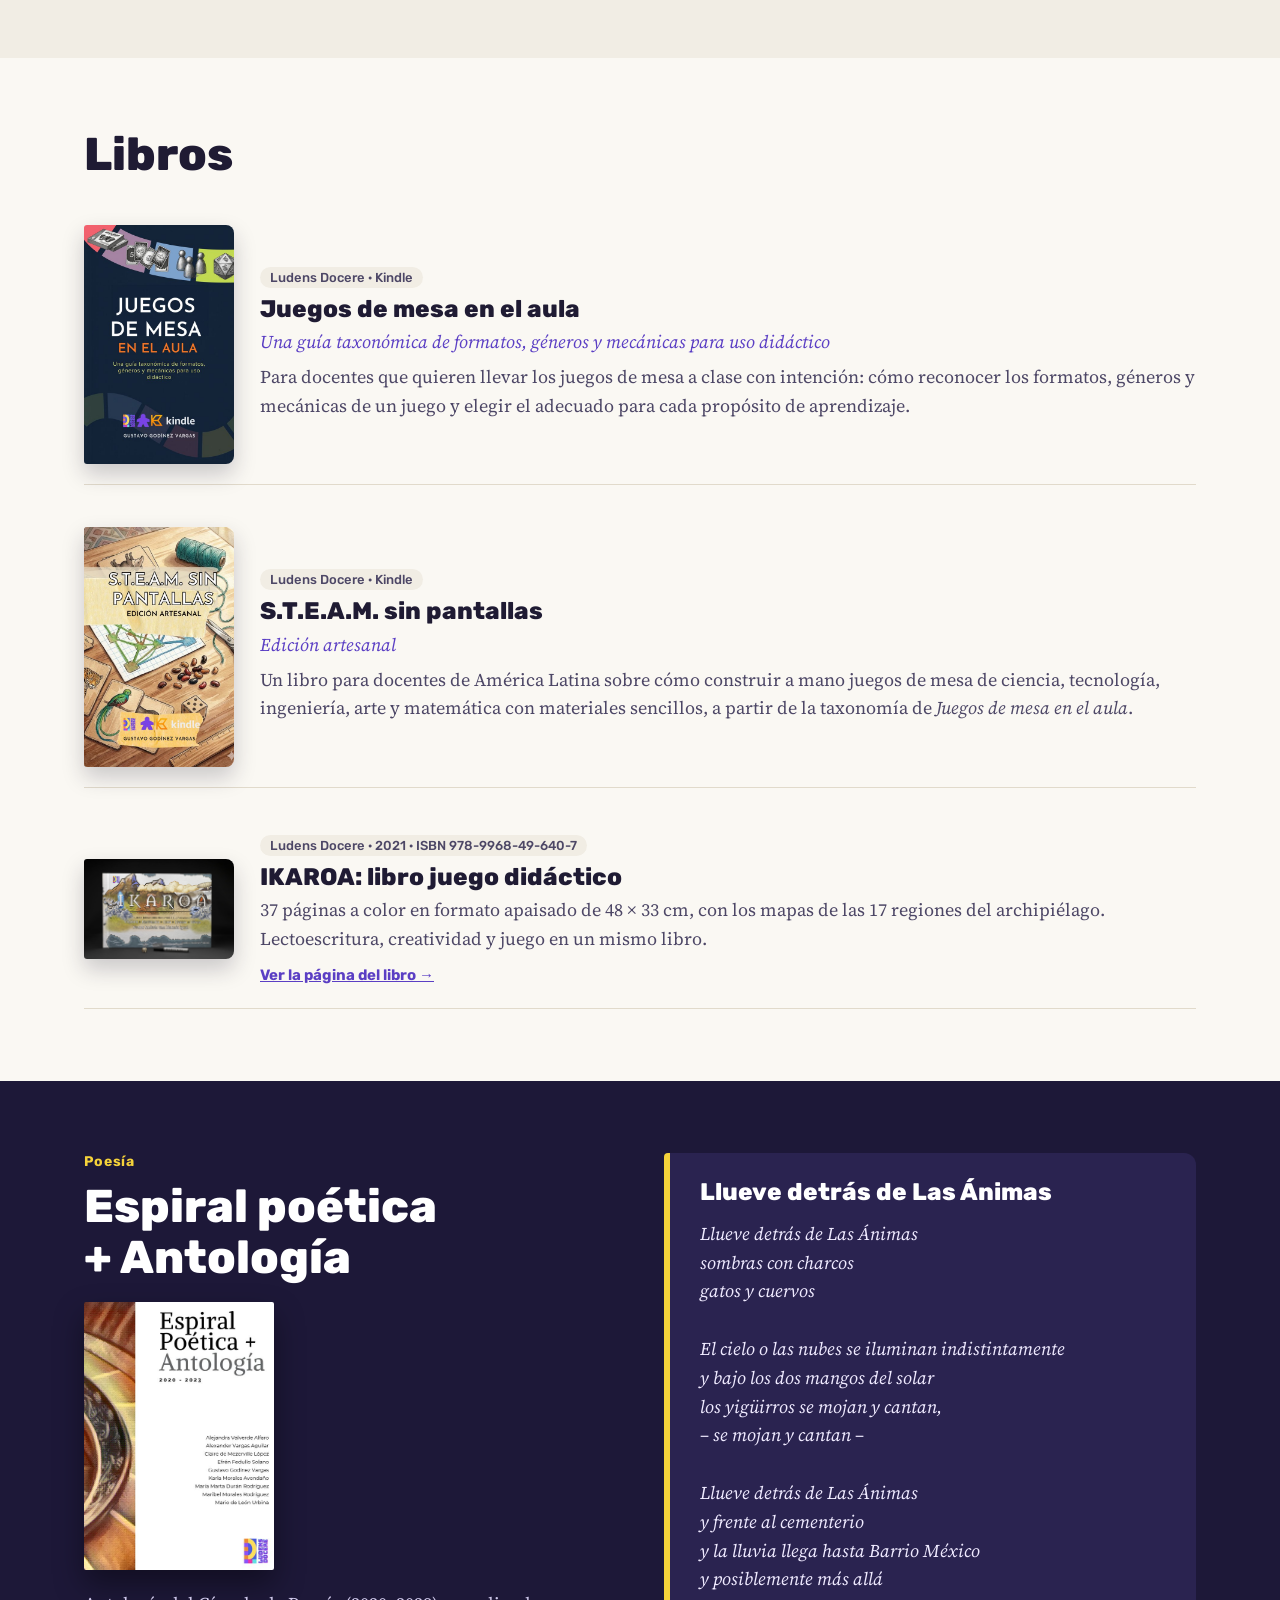
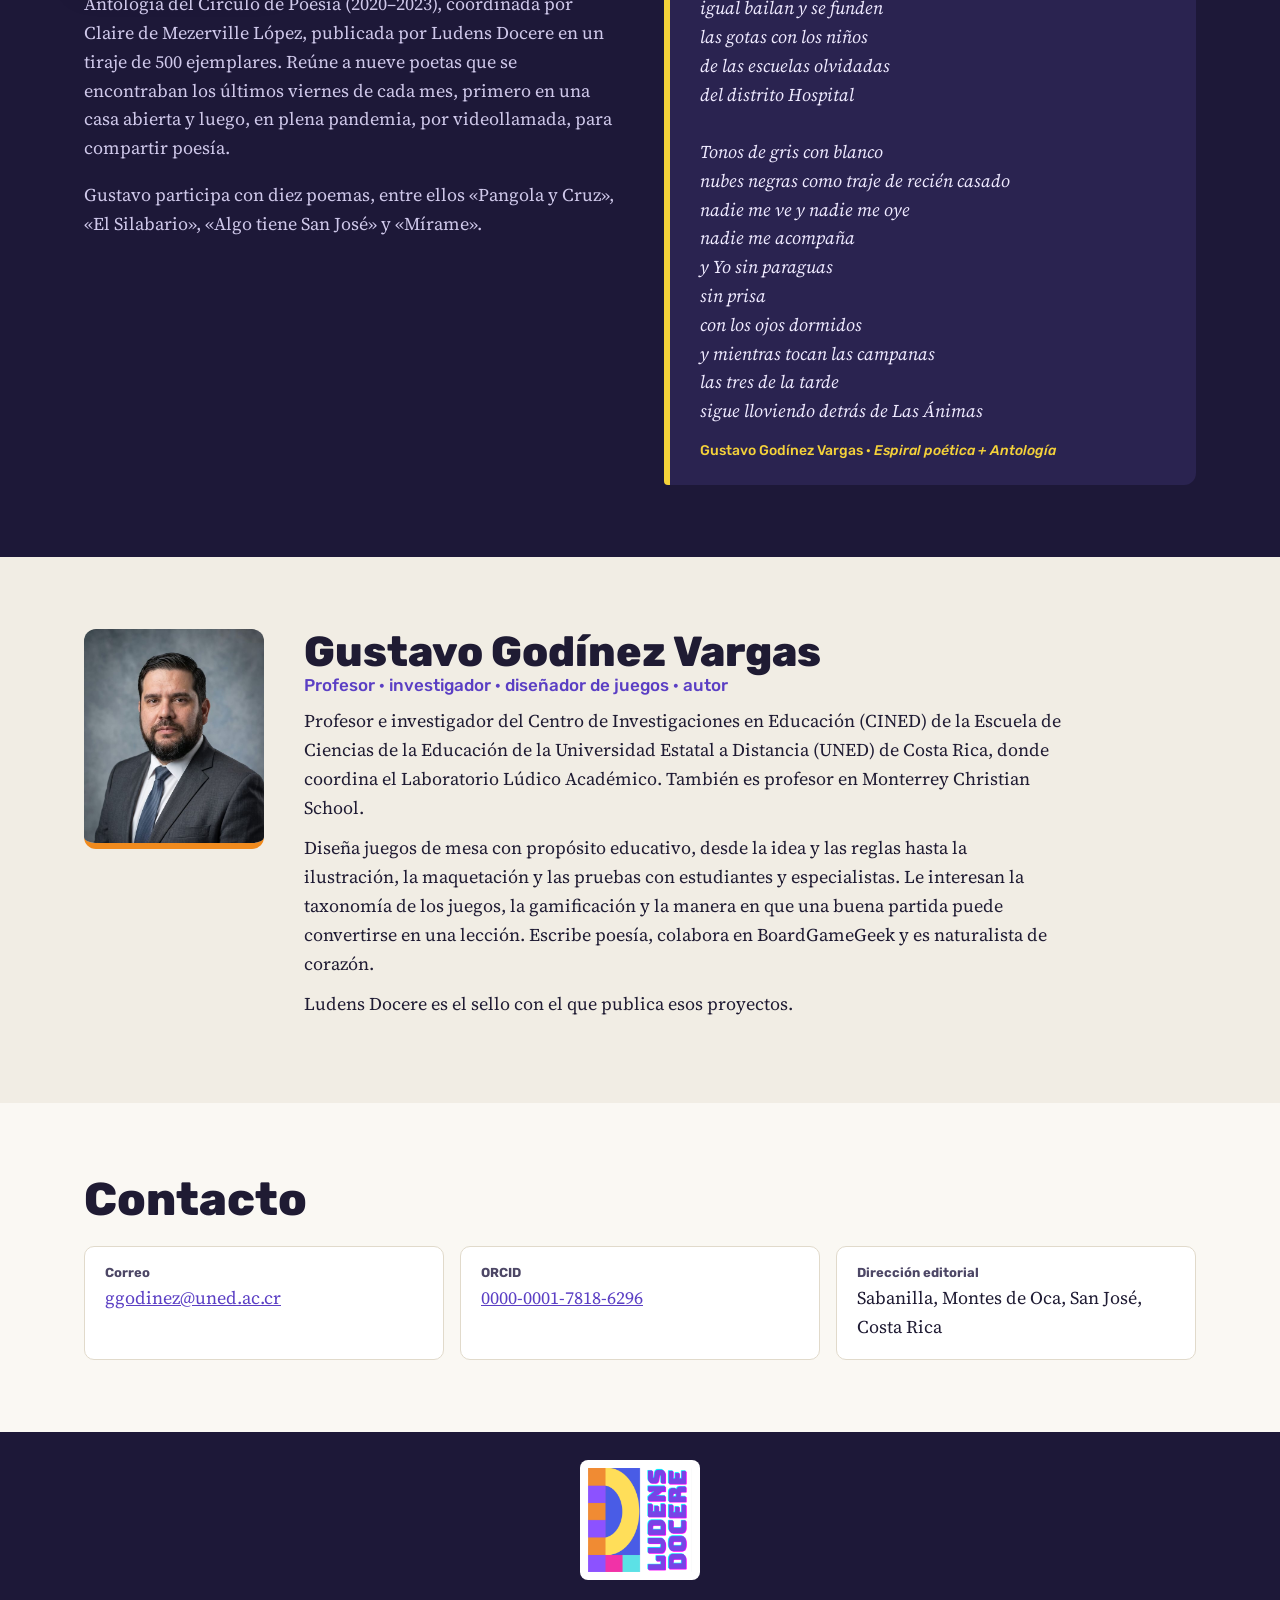
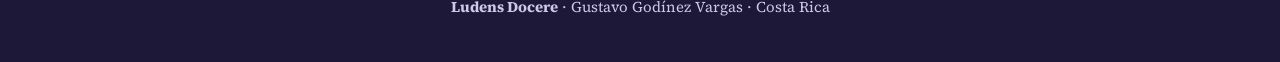
==== commit 31cb2184: "Nueva portada de La Gran Exposición Paleontológica en el inicio y en Juegos Co-Authored-By: Claude O" ====
--- a/index.html
+++ b/index.html
@@ -57,7 +57,7 @@
         <div><span class="tag">Libro juego · 2021</span><h3>IKAROA</h3><p>Libro juego colaborativo para 1 a 4 personas, estilo escape room. Explora un archipiélago fantástico, encuentra, crea, cuenta y dibuja: nunca tendrás una historia igual.</p><b>Visitar las islas →</b></div>
       </a>
       <a class="game" href="https://godinex.github.io/gran-exposicion/" style="--c:var(--orange)">
-        <img src="img/gran-exposicion.jpg" alt="Dorso de las cartas de La Gran Exposición Paleontológica" loading="lazy">
+        <img src="img/gran-exposicion.jpg" alt="Portada de La Gran Exposición Paleontológica" loading="lazy">
         <div><span class="tag">Juego de cartas · print &amp; play</span><h3>La Gran Exposición Paleontológica</h3><p>Para 2 a 6 personas. Arma tu pabellón en una Exposición Universal con dinosaurios, mamíferos, plantas y criaturas de cuatro eras, especies reales ilustradas en acuarela.</p><b>Visitar el museo →</b></div>
       </a>
       <a class="game" href="https://godinex.github.io/cafetal/" style="--c:var(--green)">
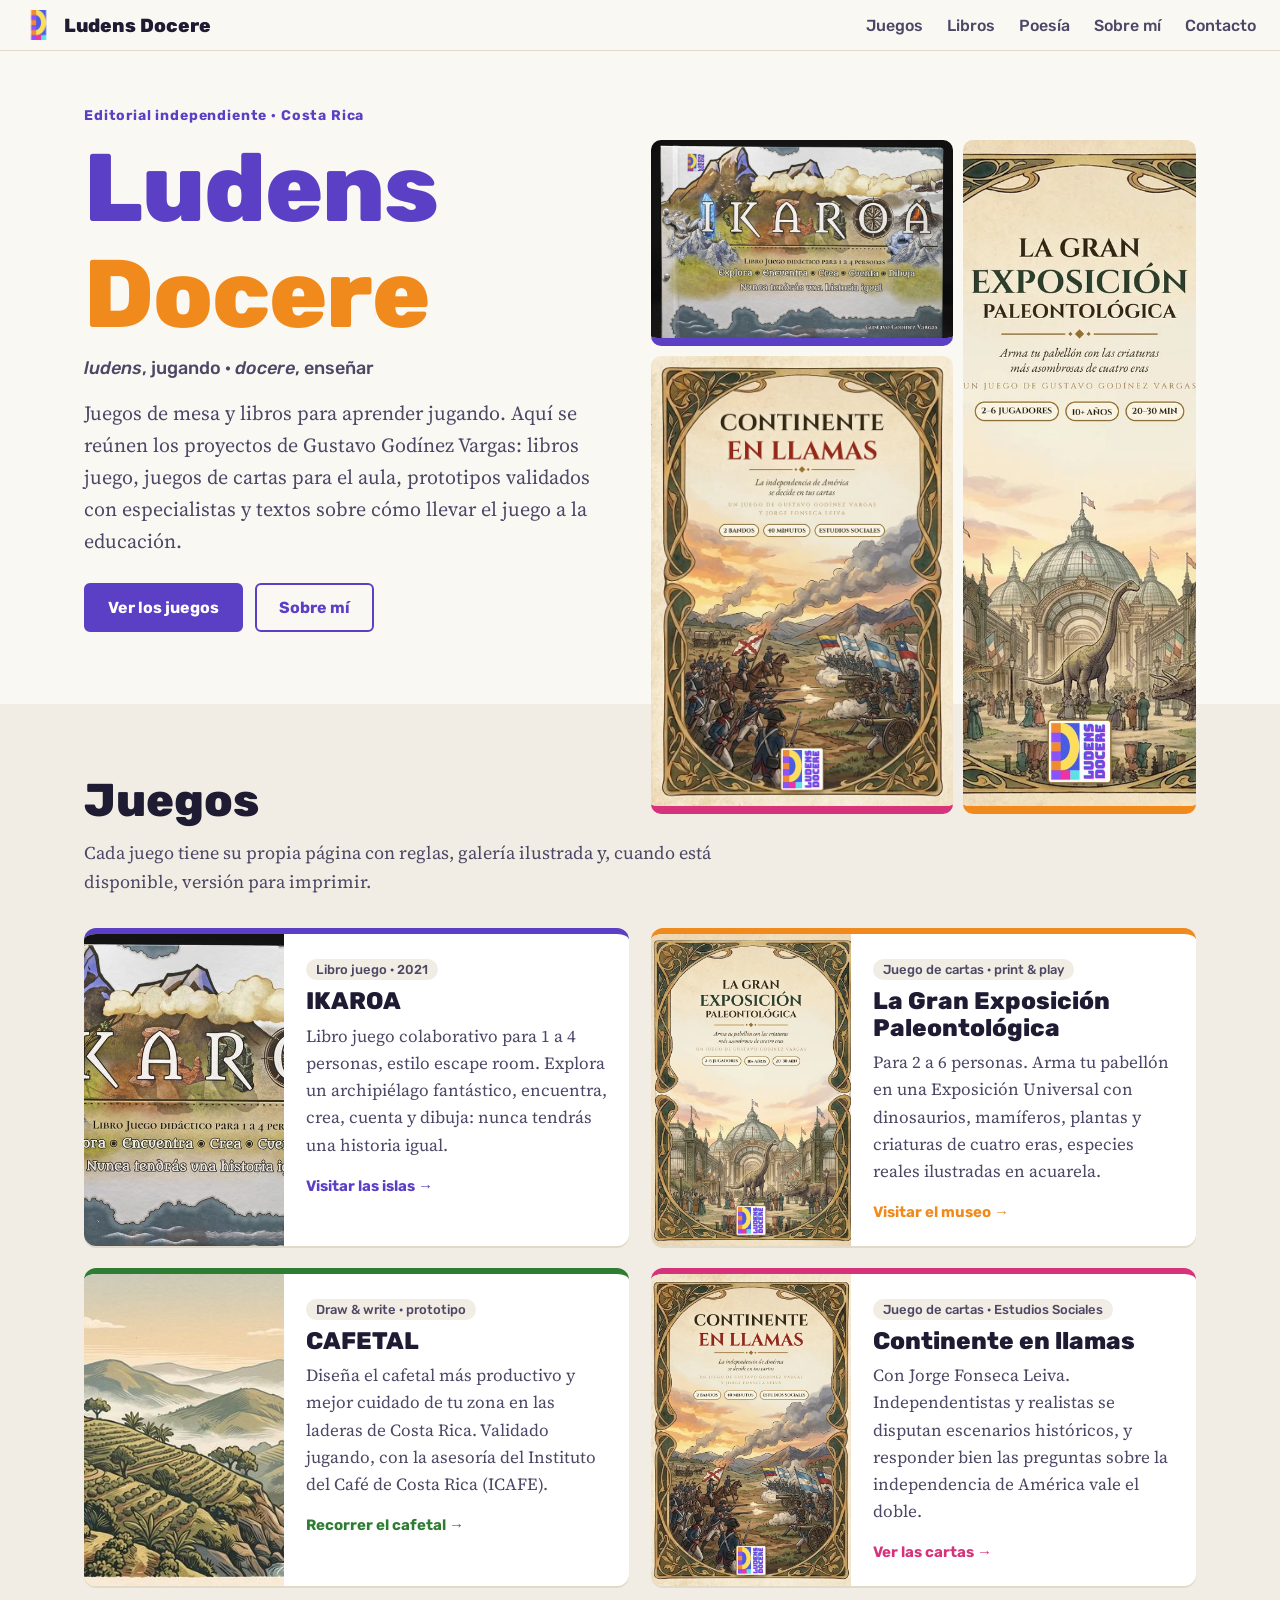
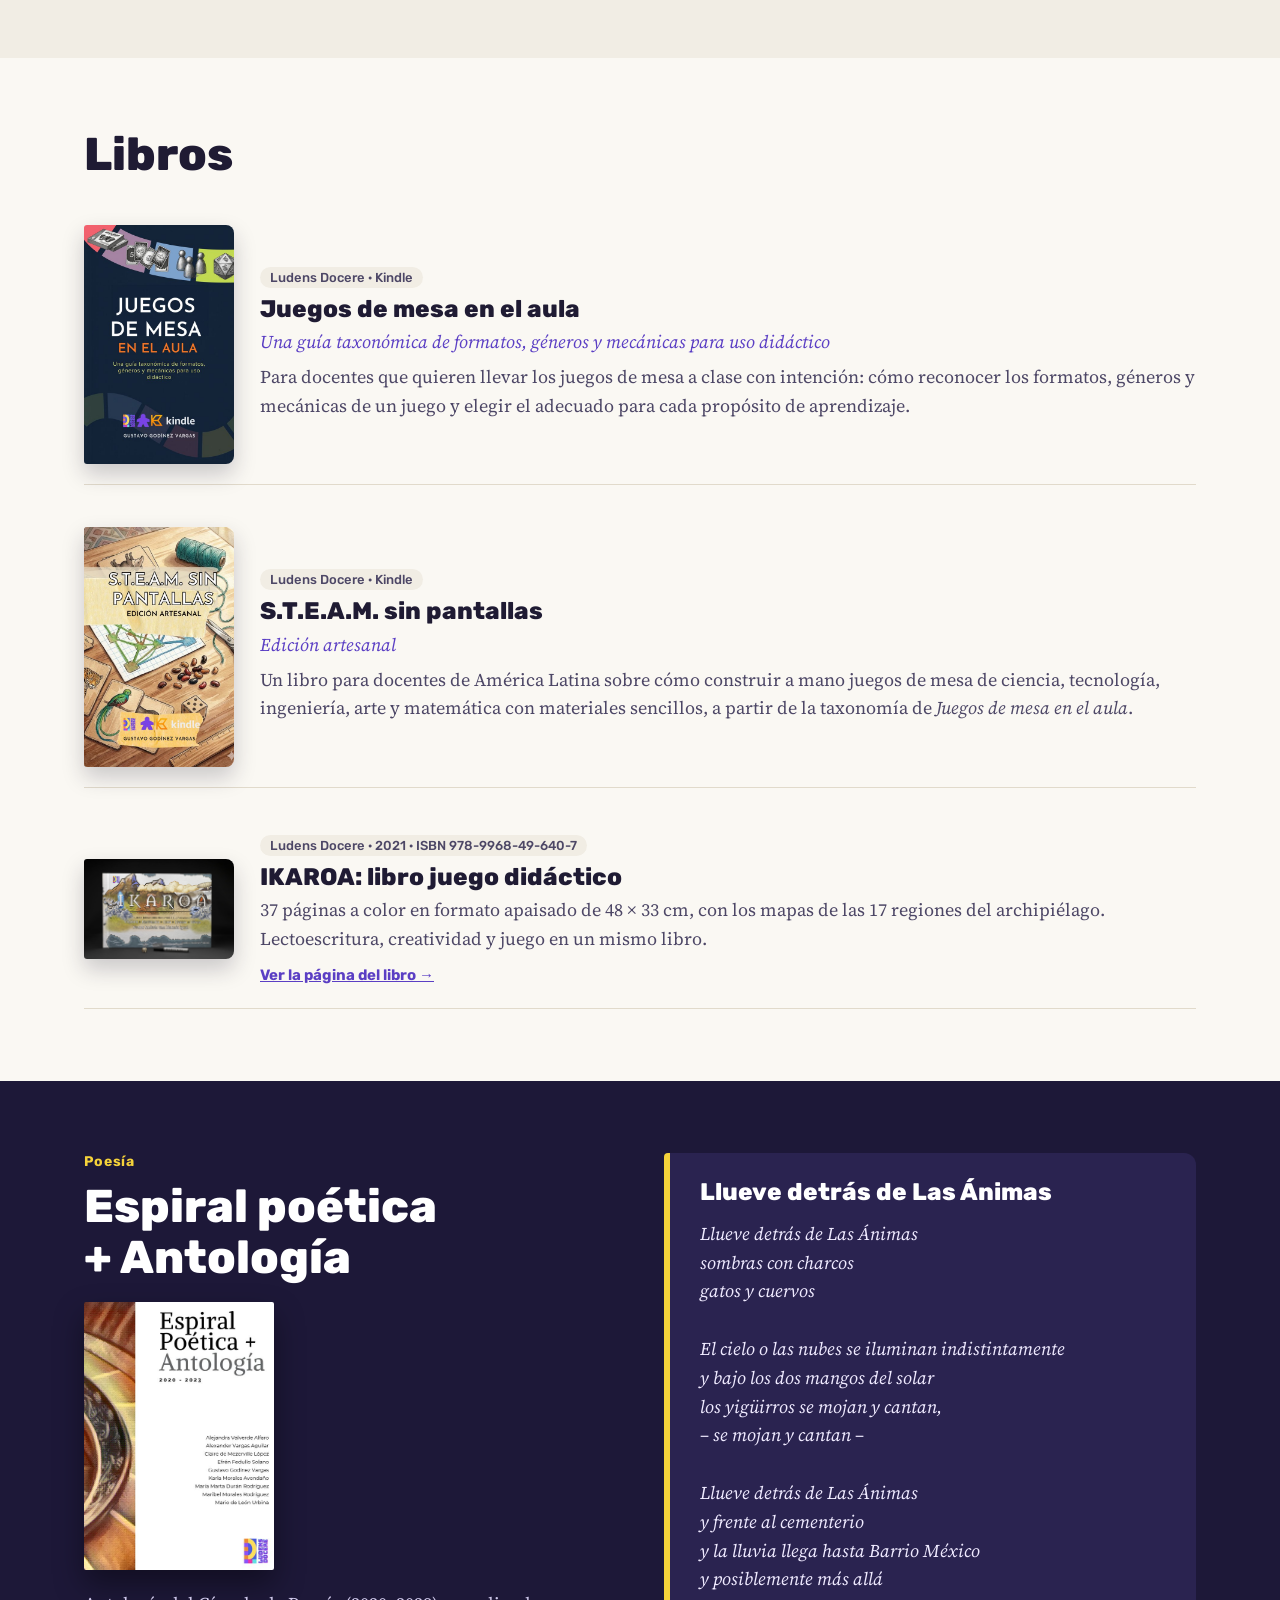
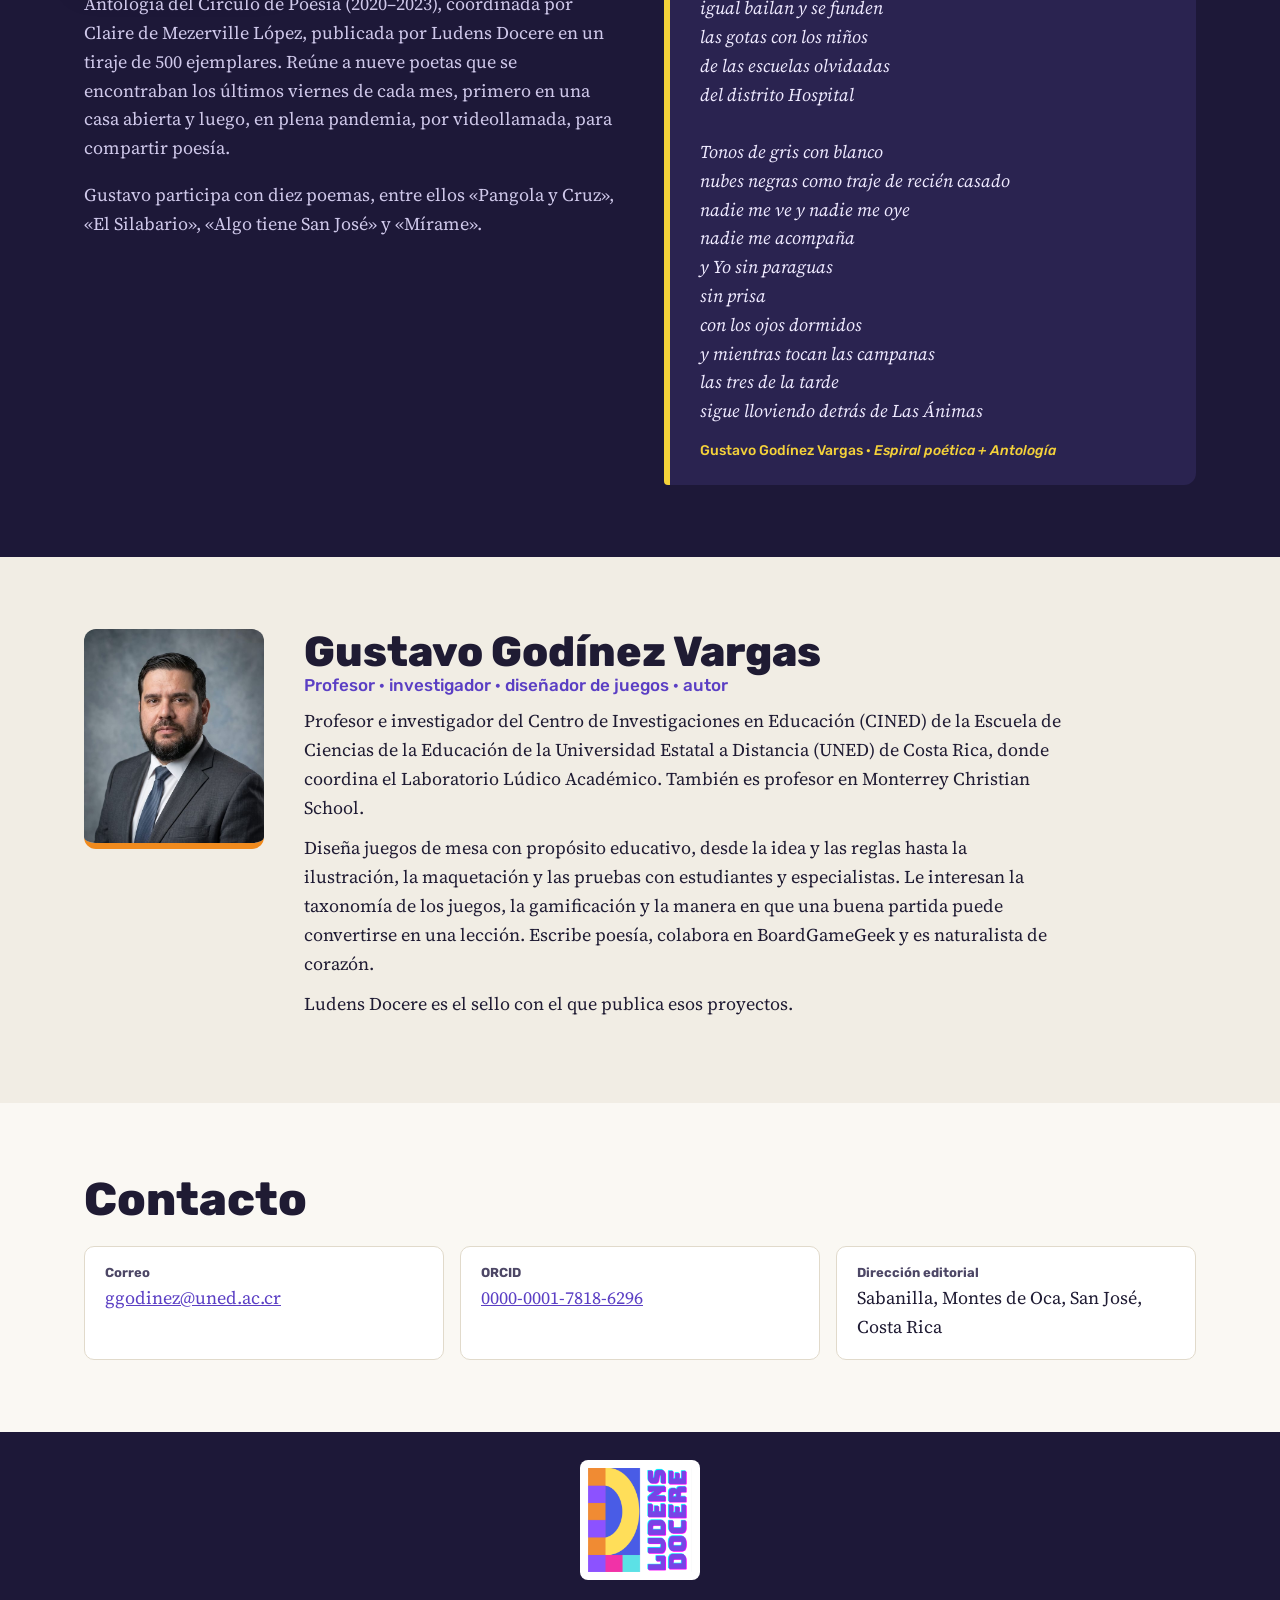
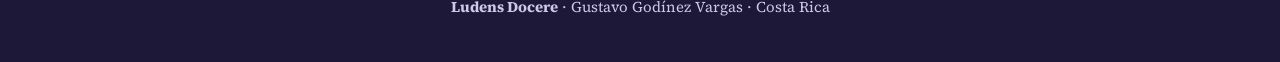
==== commit 9ff50d0e: "Nueva portada de Continente en llamas en el inicio y en Juegos Co-Authored-By: Claude Opus 5.5 <nore" ====
--- a/index.html
+++ b/index.html
@@ -65,7 +65,7 @@
         <div><span class="tag">Draw &amp; write · prototipo</span><h3>CAFETAL</h3><p>Diseña el cafetal más productivo y mejor cuidado de tu zona en las laderas de Costa Rica. Validado jugando, con la asesoría del Instituto del Café de Costa Rica (ICAFE).</p><b>Recorrer el cafetal →</b></div>
       </a>
       <a class="game" href="https://godinex.github.io/continente-en-llamas/" style="--c:var(--magenta)">
-        <img src="img/continente.jpg" alt="Campamento independentista al pie de los Andes" loading="lazy">
+        <img src="img/continente.jpg" alt="Portada de Continente en llamas" loading="lazy">
         <div><span class="tag">Juego de cartas · Estudios Sociales</span><h3>Continente en llamas</h3><p>Con Jorge Fonseca Leiva. Independentistas y realistas se disputan escenarios históricos, y responder bien las preguntas sobre la independencia de América vale el doble.</p><b>Ver las cartas →</b></div>
       </a>
     </div>
